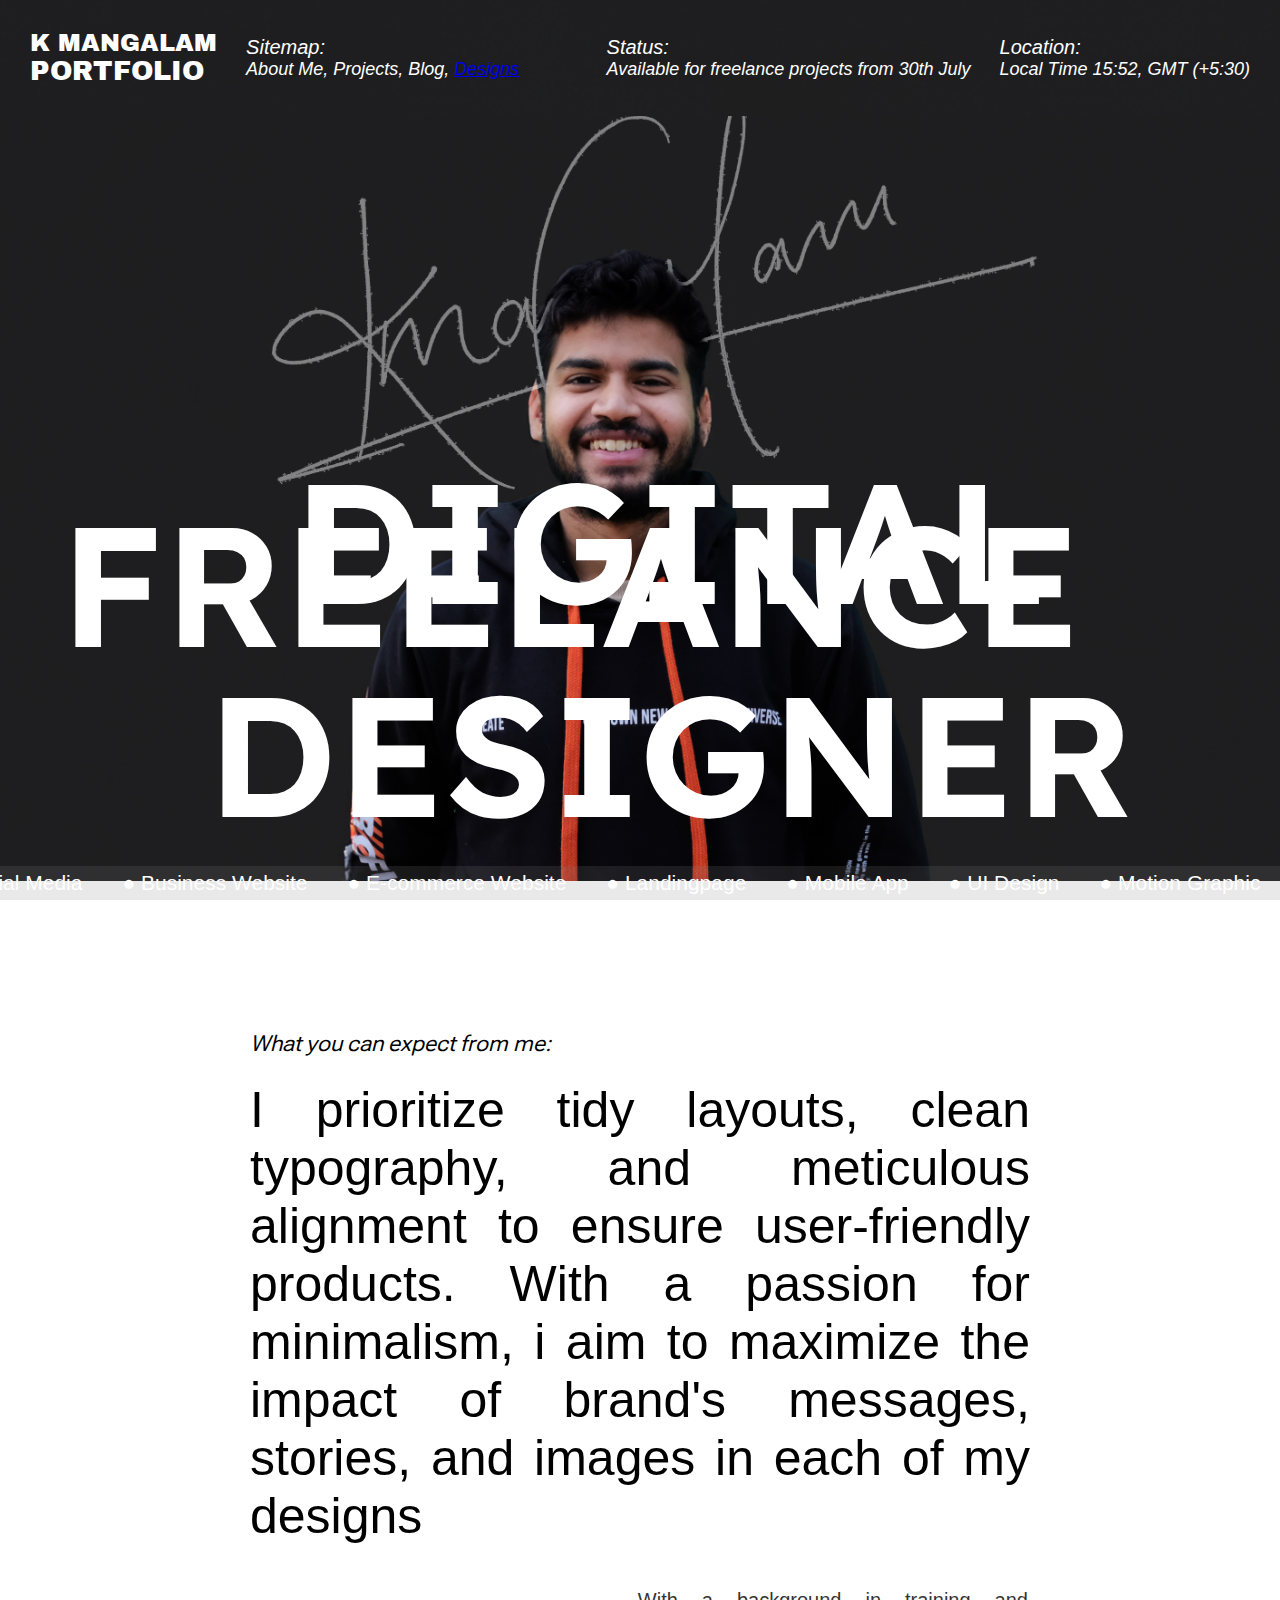
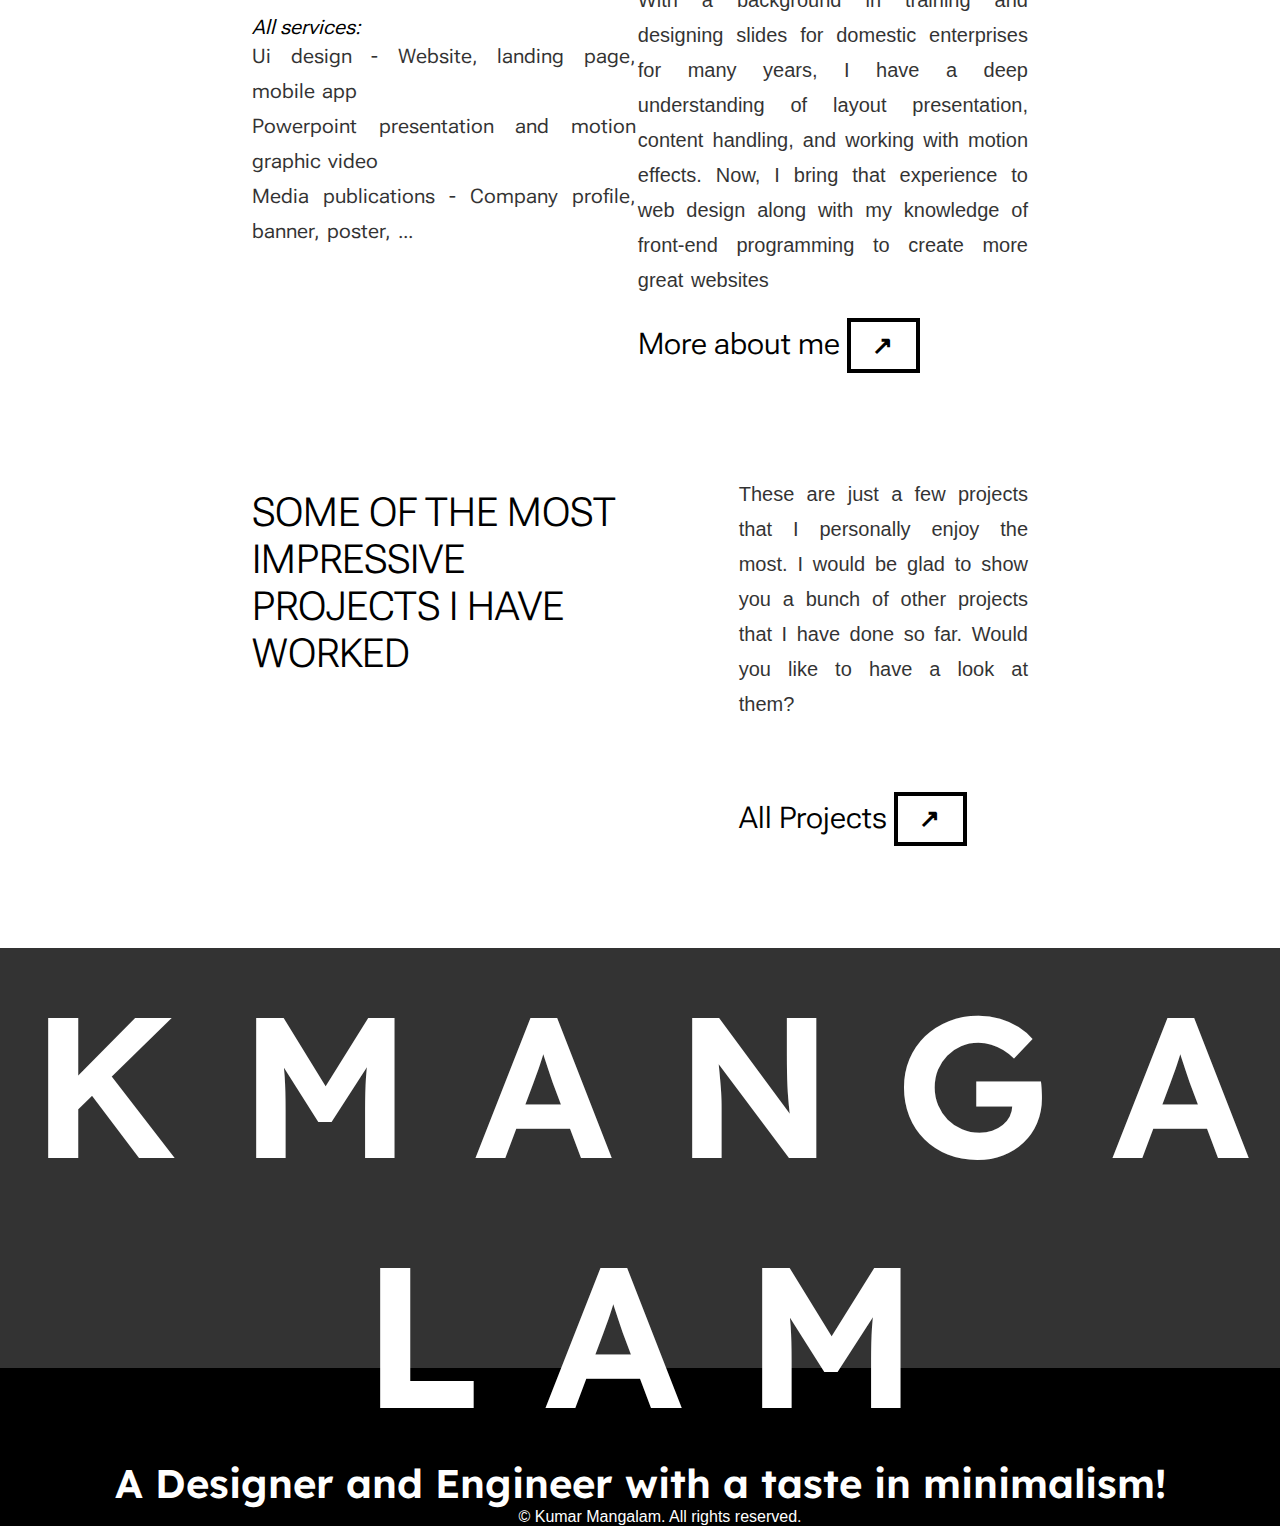
==== index.html @ f5902446 "1st Dump" ====
<!DOCTYPE html>
<html lang="en">
<head>
    <meta charset="UTF-8">
    <meta name="viewport" content="width=device-width, initial-scale=1.0">
    <title>K Mangalam . Portfolio</title>
    <link rel="stylesheet" href="styles.css">
    <link rel="preconnect" href="https://fonts.googleapis.com">
<link rel="preconnect" href="https://fonts.gstatic.com" crossorigin>
<link href="https://fonts.googleapis.com/css2?family=Anton&family=Archivo+Black&family=Lexend:wght@600&family=Roboto+Flex:opsz,wdth,wght,GRAD@8..144,115.3,350,36&display=swap" rel="stylesheet">
</head>
<body>
<div class = "headerr">
        <div class="logo archivo-black-regular">K MANGALAM 
            <BR> 
                <div class="sublogo">PORTFOLIO</div>
            </div>
        <div class="subheading-1">Sitemap:
            <br>
            <div class="subheading-2">About Me, Projects, Blog, <a href="designs.html">Designs</a></div>
        </div>
        <div><t></t></div>
        <div><t></t></div>
        <div class="subheading-1">Status:
            <BR>
               <div class = "subheading-2"> Available for freelance projects from 30th July </div>
        </div>
        <div class="subheading-1">Location:
            <br>
            <div class="subheading-2">Local Time 15:52, GMT (+5:30)</div>
        </div>
    
    </div>  
        <section id="home">
            <div class="hero">
                <div class="">
                    <span class="hero-text lexend-hello"><p> FREELANCE </p></span>
                    <br>
                    <span class="hero-text2 lexend-hello"><p>DIGITAL DESIGNER</p></span>
                </div>

                <div class="container">
                    <div class="logo-slides">
                        <ul>
                            <li> ● Company profile</li>
                            <li> ● Social Media</li>
                            <li> ● Business Website</li>
                            <li> ● E-commerce Website</li>
                            <li> ● Landingpage</li>
                            <li> ● Mobile App</li>
                            <li> ● UI Design</li>
                            <li> ● Motion Graphic</li>
                            <li> ● Powerpoint Presentation</li>
                        </ul>
                    </div>
                    <div class="logo-slides">
                        <ul>
                            <li> ● Company profile</li>
                            <li> ● Social Media</li>
                            <li> ● Business Website</li>
                            <li> ● E-commerce Website</li>
                            <li> ● Landingpage</li>
                            <li> ● Mobile App</li>
                            <li> ● UI Design</li>
                            <li> ● Motion Graphic</li>
                            <li> ● Powerpoint Presentation</li>
                        </ul>
                    </div>
                    <div class="logo-slides">
                        <ul>
                            <li> ● Company profile</li>
                            <li> ● Social Media</li>
                            <li> ● Business Website</li>
                            <li> ● E-commerce Website</li>
                            <li> ● Landingpage</li>
                            <li> ● Mobile App</li>
                            <li> ● UI Design</li>
                            <li> ● Motion Graphic</li>
                            <li> ● Powerpoint Presentation</li>
                        </ul>
                    </div>
                </div>
            </div>
        </section>
    <div class="bodyy">
        <div class="Text-Box">
            <span class="bodyy-headline roboto-flex-bodyy"><p>What you can expect from me:</p></span>
            <br>
            <h2>I prioritize tidy layouts, clean typography, and meticulous alignment to ensure user-friendly
                products. With a passion for minimalism, i aim to maximize the impact of brand's messages, stories, and images in each of my designs
            </h2>
            <br>
            <table>
                <td><span class="body-sub-heading roboto-flex-bodyy"><p>All services:</p></span>
                    <span class = "body-text roboto-flex-bodyy"> <p>Ui design - Website, landing page, mobile app</p>

                        <p> Powerpoint presentation and motion graphic video</p>
                        
                        <p> Media publications - Company profile, banner, poster, ...</p></span> </td>
                <td>
                    <br><span class="body-text"><p> With a background in training and designing 
                    slides for domestic enterprises for many years, I have a deep 
                    understanding of layout presentation, content handling, and working with 
                    motion effects. Now, I bring that experience to web design along with my 
                    knowledge of front-end programming to create more great websites</p></span></td>
                
                <tr><td></td>
                    <td>
                        <br>
                        <span class="roboto-flex-bodyy" style="font-size: 30px"><p>More about me <button class="btn draw-border"><span class = "icons"><p>↗</p></span></button></p></span> 
                        
                    </td>
                </tr>            
                </table>
                <div class="">
                    <table id="table-2">
                        <tr>
                            <td>
                                <br>
                                <span class="body-heading roboto-flex-bodyy"><p>SOME OF THE MOST IMPRESSIVE PROJECTS I HAVE WORKED</p></span></td>
                            <td><div class="table-2-alignment" style="margin-top: 50px"><span class="body-text"><p>These are just a few projects that I personally enjoy the most. 
                                I would be glad to show you a bunch of other projects that I have done so far. 
                                Would you like to have a look at them?</p></span></div>
                            </td>
                        </tr>
                        <tr>
                            <td>
                                <!-- to allign with top contents left null -->
                            </td>
                            <td><br>
                                <div class="table-2-alignment">
                                <span class="roboto-flex-bodyy" style="font-size: 30px"><p>All Projects <button class="btn draw-border"><span class = "icons"><p>↗</p></span></button></p></span> </td>
                                </div>           
                            </tr>
                    </table>
                </div>
        </div>
    </div>
    <footer>
        <div class="full-footer">
            <span class="foot-text lexend-hello"><p>K M A N G A L A M</p></span>
            <span class = "footer-text lexend-hello" ><p>A Designer and Engineer with a taste in minimalism!</p></span>
            <span class = "foot-text2" ><p>&copy; Kumar Mangalam. All rights reserved.</p></span>
        </div>
        
    </footer>

    <script src="script.js"></script>
</body>
</html>
---- styles.css ----
*{
    margin: 0;
    padding: 0;
    box-sizing: border-box;
}


@keyframes slide {
    from{
        transform: translateX(0);
    }
    to{
        transform: translateX(-100%);
    }
}

.container{
    overflow: hidden;
    white-space: nowrap;
    bottom: 0px;
    position: absolute;
    padding: 5px 5px;
    background:rgba(128, 128, 128, 0.178);
}

.container:hover .logo-slides{
    animation-play-state: paused;
}

.logo-slides{
    bottom: 0px;
    display: inline-block;
    animation: 15s slide infinite linear;
}

.logo-slides ul{
    bottom: 0px;
    display: flex;
    gap: 40px;
    margin: 0px 20px;
    color: white;
    font-weight: 300;
    list-style-type: none;
    font-size: 21px;
}



body {
    margin: 0;
    font-family: Arial, sans-serif;
    background-color:black;
    
}

.headerr {
    background-color:rgba(37, 36, 36, 0);
    background-image: url('Mangalam Studi Effect Portrait copy.jpg');
    color: white;
    padding: 30px;
    display: flex;
    justify-content: space-between;
    align-items: center;
    z-index: -1;
}

.logo {
    font-size: 24px;
}

nav ul {
    list-style: none;
    margin: 0;
    padding: 0;
    display: flex;
}

nav ul li {
    margin-left: 20px;
}

nav ul li a {
    color: white;
    text-decoration: none;
}

.hero {
    background-image: url('Mangalam Studi Effect Portrait copy.jpg');
    background-size: cover;
    background-position: center;
    height: 85vh;
    display: flex;
    justify-content: center;
    align-items: center;
    color: white;
    text-align: center;
}

.product-list {
    display: flex;
    flex-wrap: wrap;
    justify-content: space-around;
    padding: 20px;
}

.product {
    border: 1px solid #ccc;
    padding: 20px;
    margin: 10px;
    text-align: center;
}

footer {
    background-color: #333;
    color: white;
    text-align: center;
    padding: 10px;
}

.subheading-1
{
    font-style: italic;
    font-size: 20px;
}
.subheading-2
{
    font-style: italic;
    font-size: 18px;
}

.sublogo{
    font-size: 27px;
}

.hero-text{
    font-size: 170px;
    position: absolute;
    font-family: 'Gill Sans', 'Gill Sans MT', Calibri, 'Trebuchet MS', sans-serif;
    bottom: 210px;
    left: 60px;
    
    
}
.hero-text2{
    font-size: 170px;
    position: absolute;
    font-family: 'Gill Sans', 'Gill Sans MT', Calibri, 'Trebuchet MS', sans-serif;
    bottom: 40px;
    left: 60px;
    
    
}

.full-footer{
    width:100%;
    height: 400px;
    margin: 0;    
}

.foot-text{
    font-size: 200px;
    margin: 0;
    position:relative;
    bottom: 0px;
    left:0px;
}

.foot-text2
{
    position: relative;
    left:20px;
}

.footer-text{
    font-size: 40px;
}
/* Fonts */
.archivo-black-regular {
    font-family: "Archivo Black", sans-serif;
    font-weight: 400;
    font-style: normal;
  }
  
  .anton-regular {
    font-family: "Anton", sans-serif;
    font-weight: 400;
    font-style: normal;
  }
  

  .lexend-hello {
    font-family: "Lexend", sans-serif;
    font-optical-sizing: auto;
    font-weight: 600;
    font-style: normal;
  }

  .roboto-flex-bodyy {
    font-family: "Roboto Flex", sans-serif;
    font-optical-sizing: auto;
    font-weight: 350;
    font-style: normal;
    font-variation-settings:
      "slnt" 0,
      "wdth" 115.3,
      "GRAD" 36,
      "XOPQ" 96,
      "XTRA" 468,
      "YOPQ" 79,
      "YTAS" 750,
      "YTDE" -203,
      "YTFI" 738,
      "YTLC" 514,
      "YTUC" 712;
  }

  /*Fonts End  */

  .bodyy{
    background-color: white;
    color: black;
    height: 100%;
  }

  .Text-Box{
    padding-top: 150px;
    padding-left: 250px;
    padding-bottom: 100px;
    padding-right: 250px;
  }

  .bodyy-headline{
    
    font-style: italic;
    font-size: 22px;
  }

  h2{
    font-family:sans-serif;
    font-size: 50px;
    font-weight: 100;
    font-stretch: expanded;
    text-align: justify;
    
  }

td{
    width: 700px;
}

.body-sub-heading{
    font-size: 20px;
    font-style: italic;
    
}

.body-text{
    font-size: 20px;
    opacity: 0.8;
    word-spacing: 2px;
    line-height: 35px;
    text-align: justify;
}

.draw-border {
    box-shadow: inset 0 0 0 4px black;
    color: black;
    transition: color 0.25s 0.0833333333s;
    position: relative;
    
  }
  .draw-border::before, .draw-border::after {
    border: 0 solid transparent;
    box-sizing: border-box;
    content: "";
    pointer-events: none;
    position: absolute;
    width: 0;
    height: 0;
    bottom: 0;
    right: 0;
  }
  .draw-border::before {
    border-bottom-width: 4px;
    border-left-width: 4px;
  }
  .draw-border::after {
    border-top-width: 4px;
    border-right-width: 4px;
  }
  .draw-border:hover {
    color:blue;
  }
  .draw-border:hover::before, .draw-border:hover::after {
    border-color:blue;
    transition: border-color 0s, width 0.25s, height 0.25s;
    width: 100%;
    height: 100%;

  }
  .draw-border:hover::before {
    transition-delay: 0s, 0s, 0.25s;
  }
  .draw-border:hover::after {
    transition-delay: 0s, 0.25s, 0s;
  }
  
  .btn {
    background: none;
    border: none;
    cursor: pointer;
    line-height: 1.5;
    font: 700 0.8rem "Roboto Slab", sans-serif;
    padding: 1em 2em;
    letter-spacing: 0.05rem;
 
  }
  .btn:focus {
    outline: 2px dotted #55d7dc;
  }

  .icons
  {
    font-size: 25px;
  }

  #table-2 td{
    width:600px;
    padding-top: 50px;
  }

  .body-heading{
    font-size: 40px;
    font-stretch: expanded;
  }

  .table-2-alignment{
    padding-left: 95px;
  }
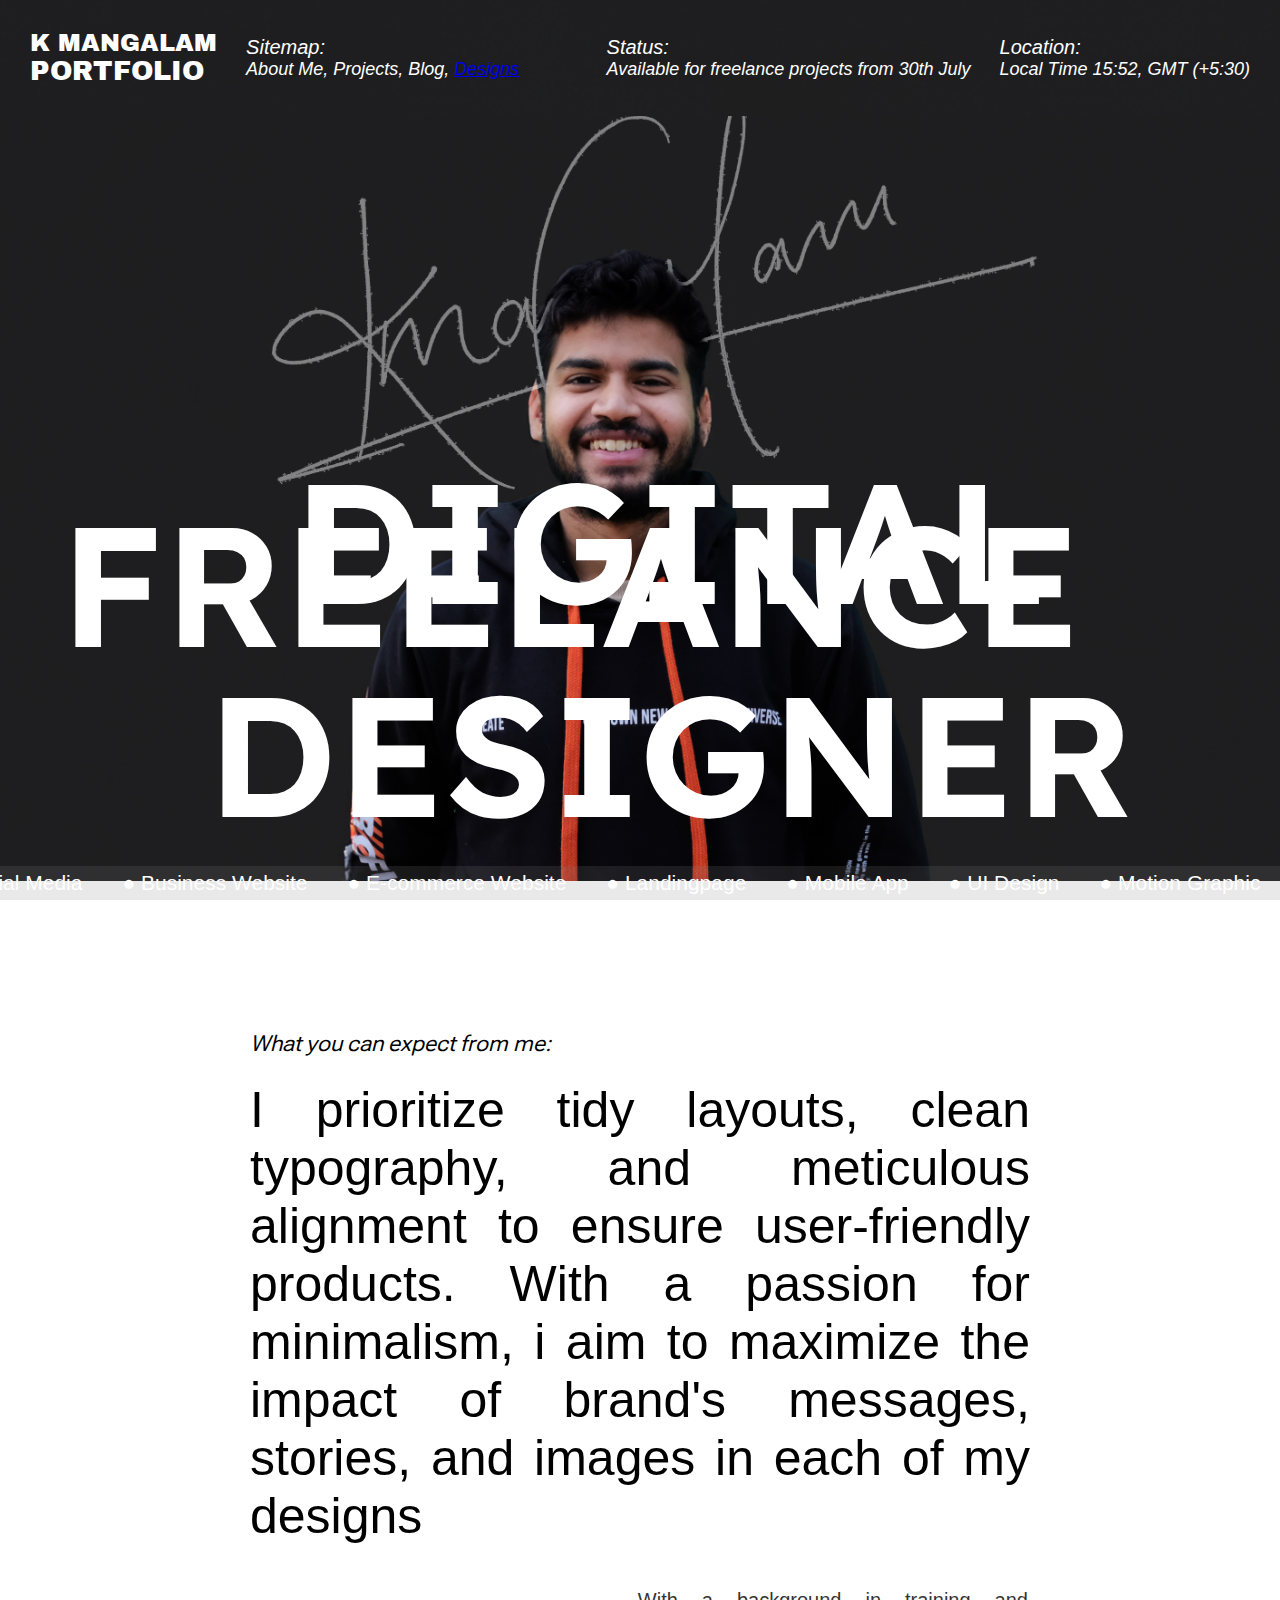
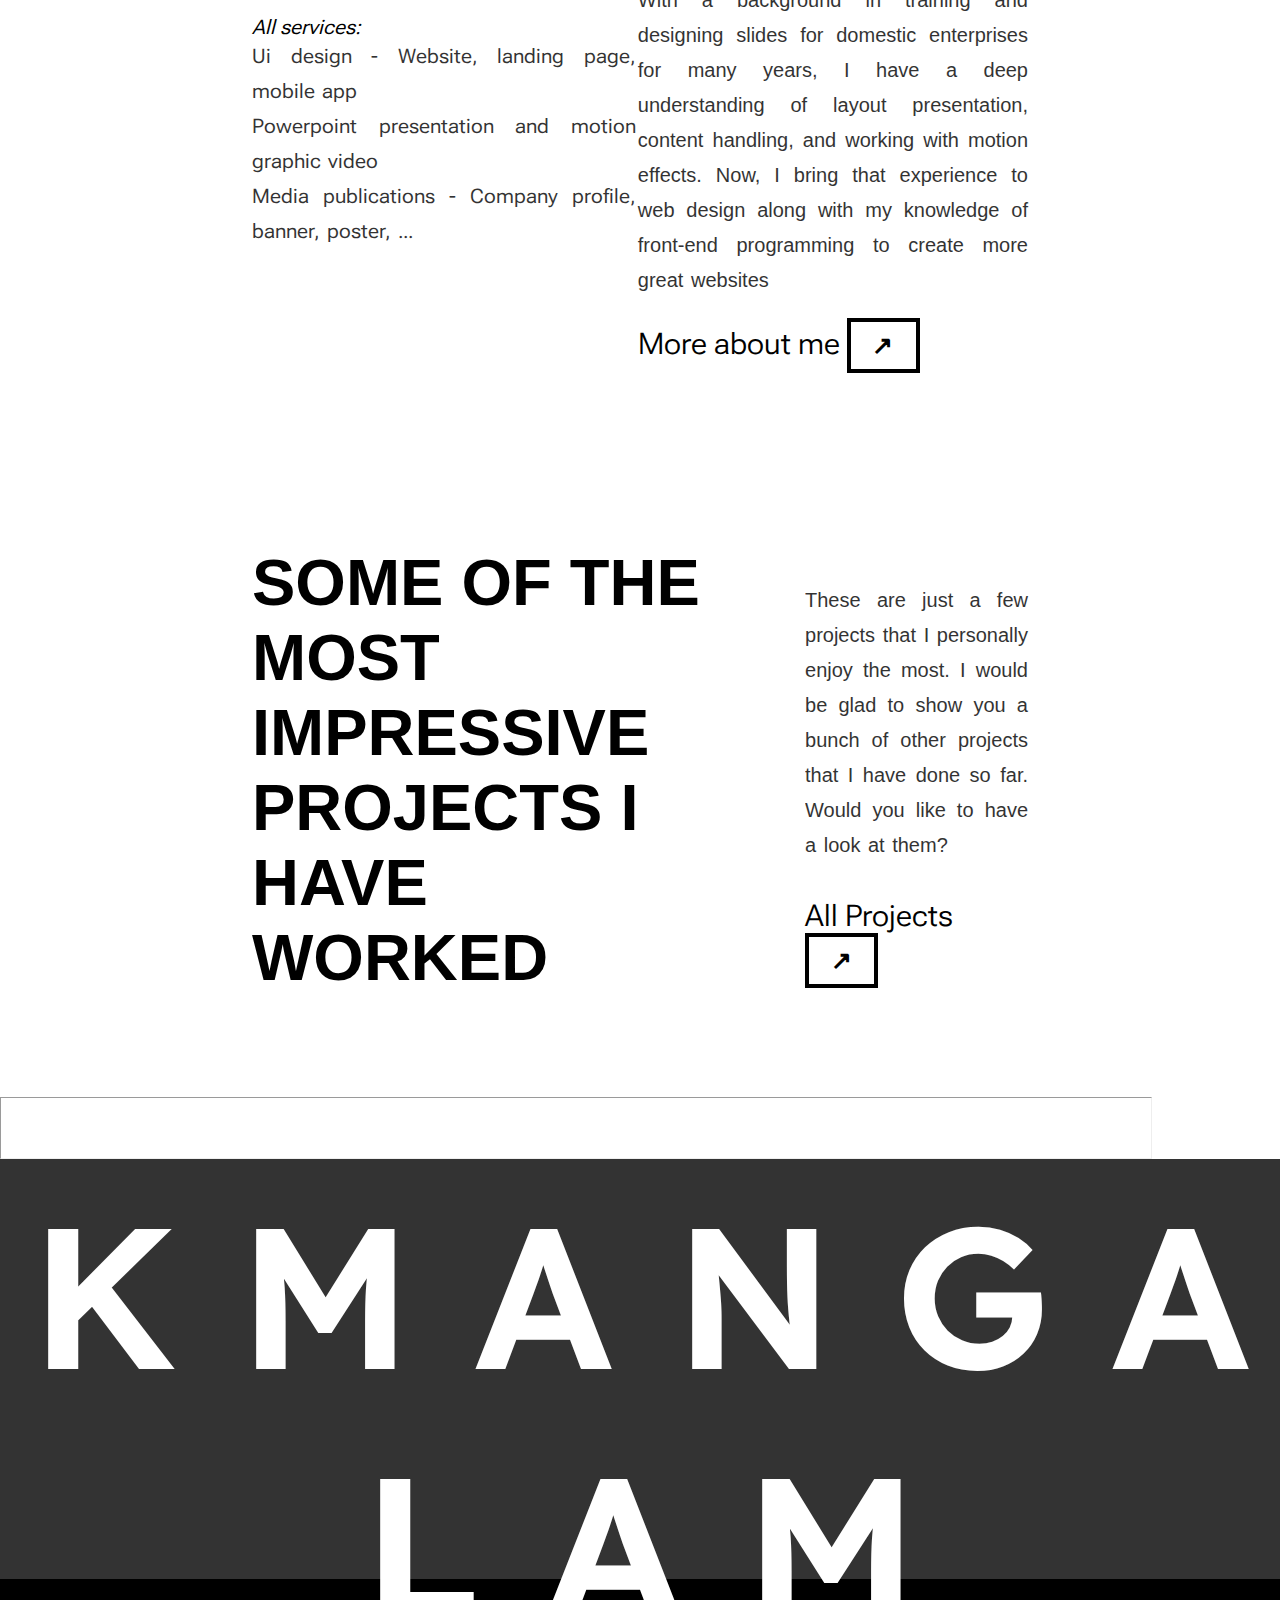
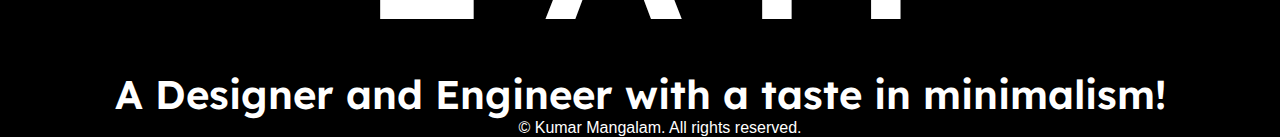
==== commit e2470321: "modified" ====
--- a/index.html
+++ b/index.html
@@ -112,29 +112,27 @@
                     </td>
                 </tr>            
                 </table>
+                <div class="null-spacing"></div>
                 <div class="">
                     <table id="table-2">
                         <tr>
                             <td>
                                 <br>
-                                <span class="body-heading roboto-flex-bodyy"><p>SOME OF THE MOST IMPRESSIVE PROJECTS I HAVE WORKED</p></span></td>
+                                <span class="body-heading "><p>SOME OF THE MOST IMPRESSIVE PROJECTS I HAVE WORKED</p></span></td>
                             <td><div class="table-2-alignment" style="margin-top: 50px"><span class="body-text"><p>These are just a few projects that I personally enjoy the most. 
                                 I would be glad to show you a bunch of other projects that I have done so far. 
-                                Would you like to have a look at them?</p></span></div>
+                                Would you like to have a look at them?</p></span>
+                            <br>
+                            <span class="roboto-flex-bodyy" style="font-size: 30px"><p>All Projects <button class="btn draw-border"><span class = "icons"><p>↗</p></span></button></p></span>  
+                            </div>
                             </td>
-                        </tr>
-                        <tr>
-                            <td>
-                                <!-- to allign with top contents left null -->
-                            </td>
-                            <td><br>
-                                <div class="table-2-alignment">
-                                <span class="roboto-flex-bodyy" style="font-size: 30px"><p>All Projects <button class="btn draw-border"><span class = "icons"><p>↗</p></span></button></p></span> </td>
-                                </div>           
-                            </tr>
+                        </tr> 
                     </table>
-                </div>
+                </div>                
         </div>
+        <div class ="sectional-seperator">
+        <hr>
+    </div>
     </div>
     <footer>
         <div class="full-footer">
--- a/styles.css
+++ b/styles.css
@@ -1,339 +1,352 @@
 *{
-    margin: 0;
-    padding: 0;
-    box-sizing: border-box;
+  margin: 0;
+  padding: 0;
+  box-sizing: border-box;
 }
 
 
 @keyframes slide {
-    from{
-        transform: translateX(0);
-    }
-    to{
-        transform: translateX(-100%);
-    }
+  from{
+      transform: translateX(0);
+  }
+  to{
+      transform: translateX(-100%);
+  }
 }
 
 .container{
-    overflow: hidden;
-    white-space: nowrap;
-    bottom: 0px;
-    position: absolute;
-    padding: 5px 5px;
-    background:rgba(128, 128, 128, 0.178);
+  overflow: hidden;
+  white-space: nowrap;
+  bottom: 0px;
+  position: absolute;
+  padding: 5px 5px;
+  background:rgba(128, 128, 128, 0.178);
 }
 
 .container:hover .logo-slides{
-    animation-play-state: paused;
+  animation-play-state: paused;
 }
 
 .logo-slides{
-    bottom: 0px;
-    display: inline-block;
-    animation: 15s slide infinite linear;
+  bottom: 0px;
+  display: inline-block;
+  animation: 15s slide infinite linear;
 }
 
 .logo-slides ul{
-    bottom: 0px;
-    display: flex;
-    gap: 40px;
-    margin: 0px 20px;
-    color: white;
-    font-weight: 300;
-    list-style-type: none;
-    font-size: 21px;
+  bottom: 0px;
+  display: flex;
+  gap: 40px;
+  margin: 0px 20px;
+  color: white;
+  font-weight: 300;
+  list-style-type: none;
+  font-size: 21px;
 }
 
 
 
 body {
-    margin: 0;
-    font-family: Arial, sans-serif;
-    background-color:black;
-    
+  margin: 0;
+  font-family: Arial, sans-serif;
+  background-color:black;
+  
 }
 
 .headerr {
-    background-color:rgba(37, 36, 36, 0);
-    background-image: url('Mangalam Studi Effect Portrait copy.jpg');
-    color: white;
-    padding: 30px;
-    display: flex;
-    justify-content: space-between;
-    align-items: center;
-    z-index: -1;
+  background-color:rgba(37, 36, 36, 0);
+  background-image: url('Mangalam Studi Effect Portrait copy.jpg');
+  color: white;
+  padding: 30px;
+  display: flex;
+  justify-content: space-between;
+  align-items: center;
+  z-index: -1;
 }
 
 .logo {
-    font-size: 24px;
+  font-size: 24px;
 }
 
 nav ul {
-    list-style: none;
-    margin: 0;
-    padding: 0;
-    display: flex;
+  list-style: none;
+  margin: 0;
+  padding: 0;
+  display: flex;
 }
 
 nav ul li {
-    margin-left: 20px;
+  margin-left: 20px;
 }
 
 nav ul li a {
-    color: white;
-    text-decoration: none;
+  color: white;
+  text-decoration: none;
 }
 
 .hero {
-    background-image: url('Mangalam Studi Effect Portrait copy.jpg');
-    background-size: cover;
-    background-position: center;
-    height: 85vh;
-    display: flex;
-    justify-content: center;
-    align-items: center;
-    color: white;
-    text-align: center;
+  background-image: url('Mangalam Studi Effect Portrait copy.jpg');
+  background-size: cover;
+  background-position: center;
+  height: 85vh;
+  display: flex;
+  justify-content: center;
+  align-items: center;
+  color: white;
+  text-align: center;
 }
 
 .product-list {
-    display: flex;
-    flex-wrap: wrap;
-    justify-content: space-around;
-    padding: 20px;
+  display: flex;
+  flex-wrap: wrap;
+  justify-content: space-around;
+  padding: 20px;
 }
 
 .product {
-    border: 1px solid #ccc;
-    padding: 20px;
-    margin: 10px;
-    text-align: center;
+  border: 1px solid #ccc;
+  padding: 20px;
+  margin: 10px;
+  text-align: center;
 }
 
 footer {
-    background-color: #333;
-    color: white;
-    text-align: center;
-    padding: 10px;
+  background-color: #333;
+  color: white;
+  text-align: center;
+  padding: 10px;
 }
 
 .subheading-1
 {
-    font-style: italic;
-    font-size: 20px;
+  font-style: italic;
+  font-size: 20px;
 }
 .subheading-2
 {
-    font-style: italic;
-    font-size: 18px;
+  font-style: italic;
+  font-size: 18px;
 }
 
 .sublogo{
-    font-size: 27px;
+  font-size: 27px;
 }
 
 .hero-text{
-    font-size: 170px;
-    position: absolute;
-    font-family: 'Gill Sans', 'Gill Sans MT', Calibri, 'Trebuchet MS', sans-serif;
-    bottom: 210px;
-    left: 60px;
-    
-    
+  font-size: 170px;
+  position: absolute;
+  font-family: 'Gill Sans', 'Gill Sans MT', Calibri, 'Trebuchet MS', sans-serif;
+  bottom: 210px;
+  left: 60px;
+  
+  
 }
 .hero-text2{
-    font-size: 170px;
-    position: absolute;
-    font-family: 'Gill Sans', 'Gill Sans MT', Calibri, 'Trebuchet MS', sans-serif;
-    bottom: 40px;
-    left: 60px;
-    
-    
+  font-size: 170px;
+  position: absolute;
+  font-family: 'Gill Sans', 'Gill Sans MT', Calibri, 'Trebuchet MS', sans-serif;
+  bottom: 40px;
+  left: 60px;
+  
+  
 }
 
 .full-footer{
-    width:100%;
-    height: 400px;
-    margin: 0;    
+  width:100%;
+  height: 400px;
+  margin: 0;    
 }
 
 .foot-text{
-    font-size: 200px;
-    margin: 0;
-    position:relative;
-    bottom: 0px;
-    left:0px;
+  font-size: 200px;
+  margin: 0;
+  position:relative;
+  bottom: 0px;
+  left:0px;
 }
 
 .foot-text2
 {
-    position: relative;
-    left:20px;
+  position: relative;
+  left:20px;
 }
 
 .footer-text{
-    font-size: 40px;
+  font-size: 40px;
 }
 /* Fonts */
 .archivo-black-regular {
-    font-family: "Archivo Black", sans-serif;
-    font-weight: 400;
-    font-style: normal;
-  }
-  
-  .anton-regular {
-    font-family: "Anton", sans-serif;
-    font-weight: 400;
-    font-style: normal;
-  }
-  
-
-  .lexend-hello {
-    font-family: "Lexend", sans-serif;
-    font-optical-sizing: auto;
-    font-weight: 600;
-    font-style: normal;
-  }
-
-  .roboto-flex-bodyy {
-    font-family: "Roboto Flex", sans-serif;
-    font-optical-sizing: auto;
-    font-weight: 350;
-    font-style: normal;
-    font-variation-settings:
-      "slnt" 0,
-      "wdth" 115.3,
-      "GRAD" 36,
-      "XOPQ" 96,
-      "XTRA" 468,
-      "YOPQ" 79,
-      "YTAS" 750,
-      "YTDE" -203,
-      "YTFI" 738,
-      "YTLC" 514,
-      "YTUC" 712;
-  }
-
-  /*Fonts End  */
-
-  .bodyy{
-    background-color: white;
-    color: black;
-    height: 100%;
-  }
-
-  .Text-Box{
-    padding-top: 150px;
-    padding-left: 250px;
-    padding-bottom: 100px;
-    padding-right: 250px;
-  }
-
-  .bodyy-headline{
-    
-    font-style: italic;
-    font-size: 22px;
-  }
-
-  h2{
-    font-family:sans-serif;
-    font-size: 50px;
-    font-weight: 100;
-    font-stretch: expanded;
-    text-align: justify;
-    
-  }
+  font-family: "Archivo Black", sans-serif;
+  font-weight: 400;
+  font-style: normal;
+}
+
+.anton-regular {
+  font-family: "Anton", sans-serif;
+  font-weight: 400;
+  font-style: normal;
+}
+
+
+.lexend-hello {
+  font-family: "Lexend", sans-serif;
+  font-optical-sizing: auto;
+  font-weight: 600;
+  font-style: normal;
+}
+
+.roboto-flex-bodyy {
+  font-family: "Roboto Flex", sans-serif;
+  font-optical-sizing: auto;
+  font-weight: 350;
+  font-style: normal;
+  font-variation-settings:
+    "slnt" 0,
+    "wdth" 115.3,
+    "GRAD" 36,
+    "XOPQ" 96,
+    "XTRA" 468,
+    "YOPQ" 79,
+    "YTAS" 750,
+    "YTDE" -203,
+    "YTFI" 738,
+    "YTLC" 514,
+    "YTUC" 712;
+}
+
+/*Fonts End  */
+
+.bodyy{
+  background-color: white;
+  color: black;
+  height: 100%;
+}
+
+.Text-Box{
+  padding-top: 150px;
+  padding-left: 250px;
+  padding-bottom: 100px;
+  padding-right: 250px;
+}
+
+.bodyy-headline{
+  
+  font-style: italic;
+  font-size: 22px;
+}
+
+h2{
+  font-family:sans-serif;
+  font-size: 50px;
+  font-weight: 100;
+  font-stretch: expanded;
+  text-align: justify;
+  
+}
 
 td{
-    width: 700px;
+  width: 700px;
 }
 
 .body-sub-heading{
-    font-size: 20px;
-    font-style: italic;
-    
+  font-size: 20px;
+  font-style: italic;
+  
 }
 
 .body-text{
-    font-size: 20px;
-    opacity: 0.8;
-    word-spacing: 2px;
-    line-height: 35px;
-    text-align: justify;
+  font-size: 20px;
+  opacity: 0.8;
+  word-spacing: 2px;
+  line-height: 35px;
+  text-align: justify;
 }
 
 .draw-border {
-    box-shadow: inset 0 0 0 4px black;
-    color: black;
-    transition: color 0.25s 0.0833333333s;
-    position: relative;
-    
-  }
-  .draw-border::before, .draw-border::after {
-    border: 0 solid transparent;
-    box-sizing: border-box;
-    content: "";
-    pointer-events: none;
-    position: absolute;
-    width: 0;
-    height: 0;
-    bottom: 0;
-    right: 0;
-  }
-  .draw-border::before {
-    border-bottom-width: 4px;
-    border-left-width: 4px;
-  }
-  .draw-border::after {
-    border-top-width: 4px;
-    border-right-width: 4px;
-  }
-  .draw-border:hover {
-    color:blue;
-  }
-  .draw-border:hover::before, .draw-border:hover::after {
-    border-color:blue;
-    transition: border-color 0s, width 0.25s, height 0.25s;
-    width: 100%;
-    height: 100%;
-
-  }
-  .draw-border:hover::before {
-    transition-delay: 0s, 0s, 0.25s;
-  }
-  .draw-border:hover::after {
-    transition-delay: 0s, 0.25s, 0s;
-  }
-  
-  .btn {
-    background: none;
-    border: none;
-    cursor: pointer;
-    line-height: 1.5;
-    font: 700 0.8rem "Roboto Slab", sans-serif;
-    padding: 1em 2em;
-    letter-spacing: 0.05rem;
- 
-  }
-  .btn:focus {
-    outline: 2px dotted #55d7dc;
-  }
-
-  .icons
-  {
-    font-size: 25px;
-  }
-
-  #table-2 td{
-    width:600px;
-    padding-top: 50px;
-  }
-
-  .body-heading{
-    font-size: 40px;
-    font-stretch: expanded;
-  }
-
-  .table-2-alignment{
-    padding-left: 95px;
-  }+  box-shadow: inset 0 0 0 4px black;
+  color: black;
+  transition: color 0.25s 0.0833333333s;
+  position: relative;
+  
+}
+.draw-border::before, .draw-border::after {
+  border: 0 solid transparent;
+  box-sizing: border-box;
+  content: "";
+  pointer-events: none;
+  position: absolute;
+  width: 0;
+  height: 0;
+  bottom: 0;
+  right: 0;
+}
+.draw-border::before {
+  border-bottom-width: 4px;
+  border-left-width: 4px;
+}
+.draw-border::after {
+  border-top-width: 4px;
+  border-right-width: 4px;
+}
+.draw-border:hover {
+  color:blue;
+}
+.draw-border:hover::before, .draw-border:hover::after {
+  border-color:blue;
+  transition: border-color 0s, width 0.25s, height 0.25s;
+  width: 100%;
+  height: 100%;
+
+}
+.draw-border:hover::before {
+  transition-delay: 0s, 0s, 0.25s;
+}
+.draw-border:hover::after {
+  transition-delay: 0s, 0.25s, 0s;
+}
+
+.btn {
+  background: none;
+  border: none;
+  cursor: pointer;
+  line-height: 1.5;
+  font: 700 0.8rem "Roboto Slab", sans-serif;
+  padding: 1em 2em;
+  letter-spacing: 0.05rem;
+
+}
+.btn:focus {
+  outline: 2px dotted #55d7dc;
+}
+
+.icons
+{
+  font-size: 25px;
+}
+
+#table-2 td{
+  width:600px;
+  padding-top: 50px;
+}
+
+.body-heading{
+  font-size: 65px;
+  font-stretch: expanded;
+  text-align: left;
+  font-family:Arial, Helvetica, sans-serif;
+  font-weight: bold;
+}
+
+.table-2-alignment{
+  padding-left: 95px;
+}
+
+.null-spacing{
+  width: 100%;
+  height:100px
+}
+
+hr{
+  width: 90%;
+  padding: 30px;
+}